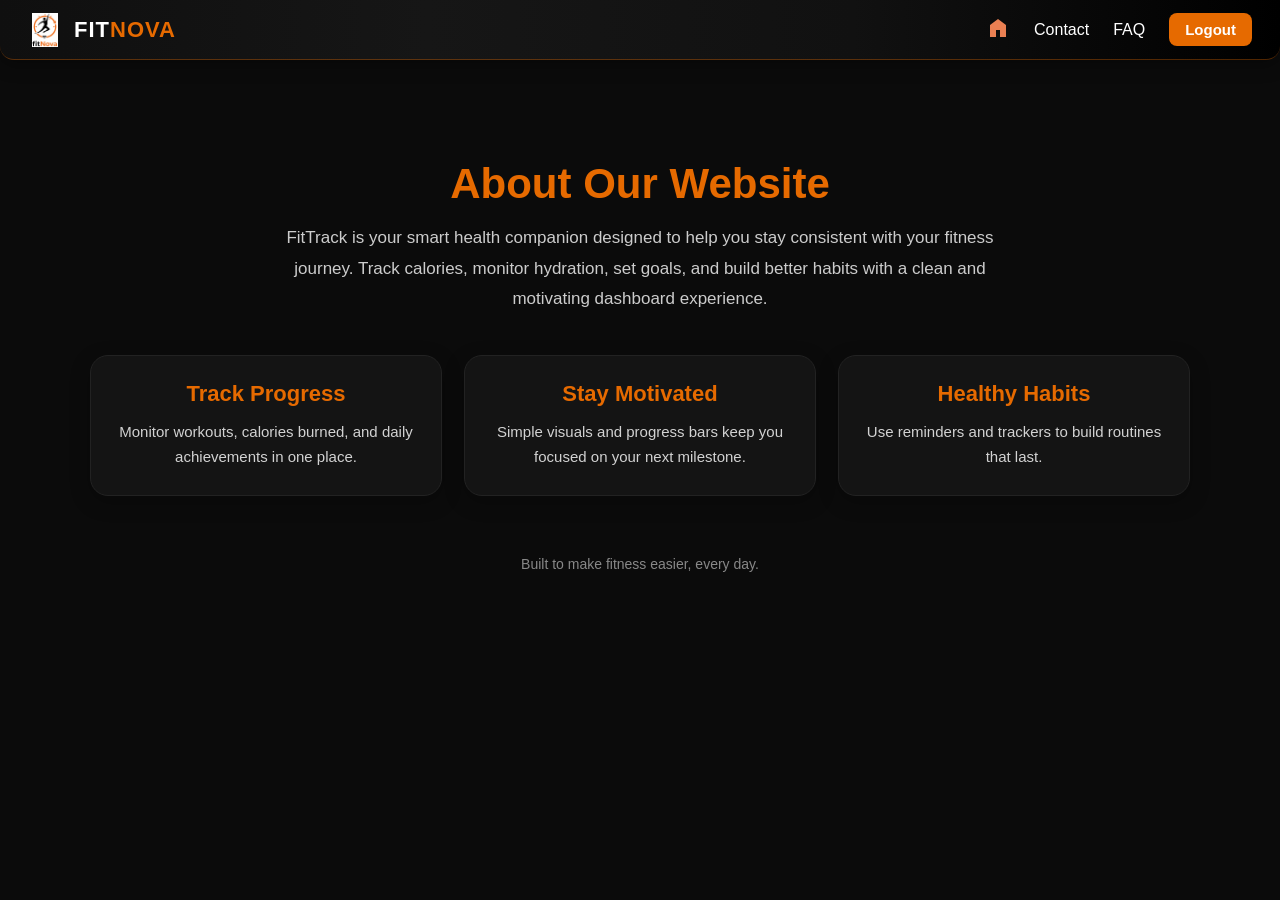
==== about.html @ e9c9f171 "cm" ====
<!DOCTYPE html>
<html lang="en">
<head>
<meta charset="UTF-8">
<meta name="viewport" content="width=device-width, initial-scale=1.0">
<title>About</title>
<link rel="stylesheet" href="about.css">
</head>
<body>
<header class="top-strip">

    <div class="brand">
        <img src="pic/app.png" alt="">
        <span>FIT<span style="color:#e66a00">NOVA</span></span>
    </div>

    <nav class="menu">
        <a href="home.html" title="Dashboard"><img src="pic/home.svg"></a>
        <a href="contact.html">Contact</a>
        <a href="faq.html">FAQ</a>
        <button onclick="logout()">Logout</button>
    </nav>

</header>
<section class="container hero">
<h1>About Our Website</h1>
<p>FitTrack is your smart health companion designed to help you stay consistent with your fitness journey. Track calories, monitor hydration, set goals, and build better habits with a clean and motivating dashboard experience.</p>
<div class="grid">
<div class="card"><h3>Track Progress</h3><p>Monitor workouts, calories burned, and daily achievements in one place.</p></div>
<div class="card"><h3>Stay Motivated</h3><p>Simple visuals and progress bars keep you focused on your next milestone.</p></div>
<div class="card"><h3>Healthy Habits</h3><p>Use reminders and trackers to build routines that last.</p></div>
</div>
<div class="footer">Built to make fitness easier, every day.</div>
</section>
</body>
</html>
---- about.css ----
/* =========================
   about.css
   Full Final CSS
   Black + Orange Theme
   ========================= */

/* ---------- RESET ---------- */
* {
    margin: 0;
    padding: 0;
    box-sizing: border-box;
}

/* ---------- BODY ---------- */
body {
    font-family: Arial, sans-serif;
    background: #0b0b0b;
    color: #ffffff;
    padding-top: 80px;
}

/* ---------- HEADER ---------- */
.top-strip {
    width: 100%;
    height: 60px;

    
    padding: 0 28px;

    display: flex;
    justify-content: space-between;
    align-items: center;

    background: linear-gradient(90deg, #0f0f0f, #161616, #111111, #000000);
    border-radius: 0 0 14px 14px;

    box-shadow: 0 4px 18px rgba(0, 0, 0, 0.35);
    border-bottom: 1px solid rgba(230, 106, 0, 0.35);

    position: fixed;
    top: 0;
    left: 0;
    z-index: 1000;
}

/* ---------- BRAND ---------- */
.brand {
    display: flex;
    align-items: center;
    gap: 12px;
}

.brand img {
    width: 34px;
    height: 34px;
    object-fit: contain;
}

.brand span {
    color: #ffffff;
    font-size: 22px;
    font-weight: 700;
    letter-spacing: 1px;
}

/* ---------- MENU ---------- */
.menu {
    display: flex;
    align-items: center;
    gap: 24px;
}

.menu a {
    color: #ffffff;
    text-decoration: none;
    font-size: 16px;
    font-weight: 500;
    transition: 0.3s;
}

.menu a:hover {
    color: #E66A00;
}

/* ---------- ICON ---------- */
.menu img {
    width: 24px;
    height: 24px;
    object-fit: contain;
}

/* ---------- LOGOUT BUTTON ---------- */
.menu button {
    border: none;
    outline: none;
    padding: 8px 16px;
    border-radius: 8px;

    background: #E66A00;
    color: #ffffff;
    font-size: 15px;
    font-weight: 600;

    cursor: pointer;
    transition: 0.3s;
}

.menu button:hover {
    background: #ff5c00;
    transform: translateY(-1px);
}

/* ---------- MAIN CONTAINER ---------- */
.container {
    width: 90%;
    max-width: 1100px;
    margin: auto;
    padding: 80px 0 50px;
}


/* ---------- HERO SECTION ---------- */
.hero {
    text-align: center;
    margin-bottom: 50px;
}

.hero h1 {
    font-size: 42px;
    color: #E66A00;
    margin-bottom: 15px;
}

.hero p {
    max-width: 720px;
    margin: auto;
    color: #cccccc;
    line-height: 1.8;
    font-size: 17px;
}

/* ---------- CARDS ---------- */
.grid {
    display: grid;
    grid-template-columns: repeat(auto-fit, minmax(240px, 1fr));
    gap: 22px;
    margin-top: 40px;
}

.card {
    background: #141414;
    padding: 25px;
    border-radius: 18px;
    border: 1px solid #222222;
    box-shadow: 0 6px 20px rgba(0, 0, 0, 0.25);
    transition: 0.3s ease;
}

.card:hover {
    transform: translateY(-6px);
    border-color: #E66A00;
}

.card h3 {
    color: #E66A00;
    margin-bottom: 12px;
    font-size: 22px;
}

.card p {
    color: #d2d2d2;
    line-height: 1.7;
    font-size: 15px;
}

/* ---------- EXTRA SECTION ---------- */
.about-extra {
    margin-top: 60px;
    text-align: center;
}

.about-extra h2 {
    color: #E66A00;
    font-size: 32px;
    margin-bottom: 12px;
}

.about-extra p {
    max-width: 750px;
    margin: auto;
    color: #cfcfcf;
    line-height: 1.8;
}

/* ---------- TOP BUTTON ---------- */
.top-btn {
    margin-top: 35px;
    padding: 12px 22px;
    border: none;
    border-radius: 10px;
    background: #E66A00;
    color: white;
    font-size: 15px;
    font-weight: 600;
    cursor: pointer;
    transition: 0.3s;
}

.top-btn:hover {
    background: #ff5c00;
    transform: translateY(-2px);
}

/* ---------- FOOTER ---------- */
.footer {
    margin-top: 60px;
    text-align: center;
    color: #888888;
    font-size: 14px;
    padding-bottom: 20px;
}

/* ---------- RESPONSIVE ---------- */
@media (max-width: 768px) {
    .top-strip {
        width: 100%;
        margin-left: 0;
        border-radius: 0;
        padding: 0 15px;
    }

    .menu {
        gap: 14px;
    }

    .hero h1 {
        font-size: 32px;
    }

    .hero p {
        font-size: 15px;
    }
}
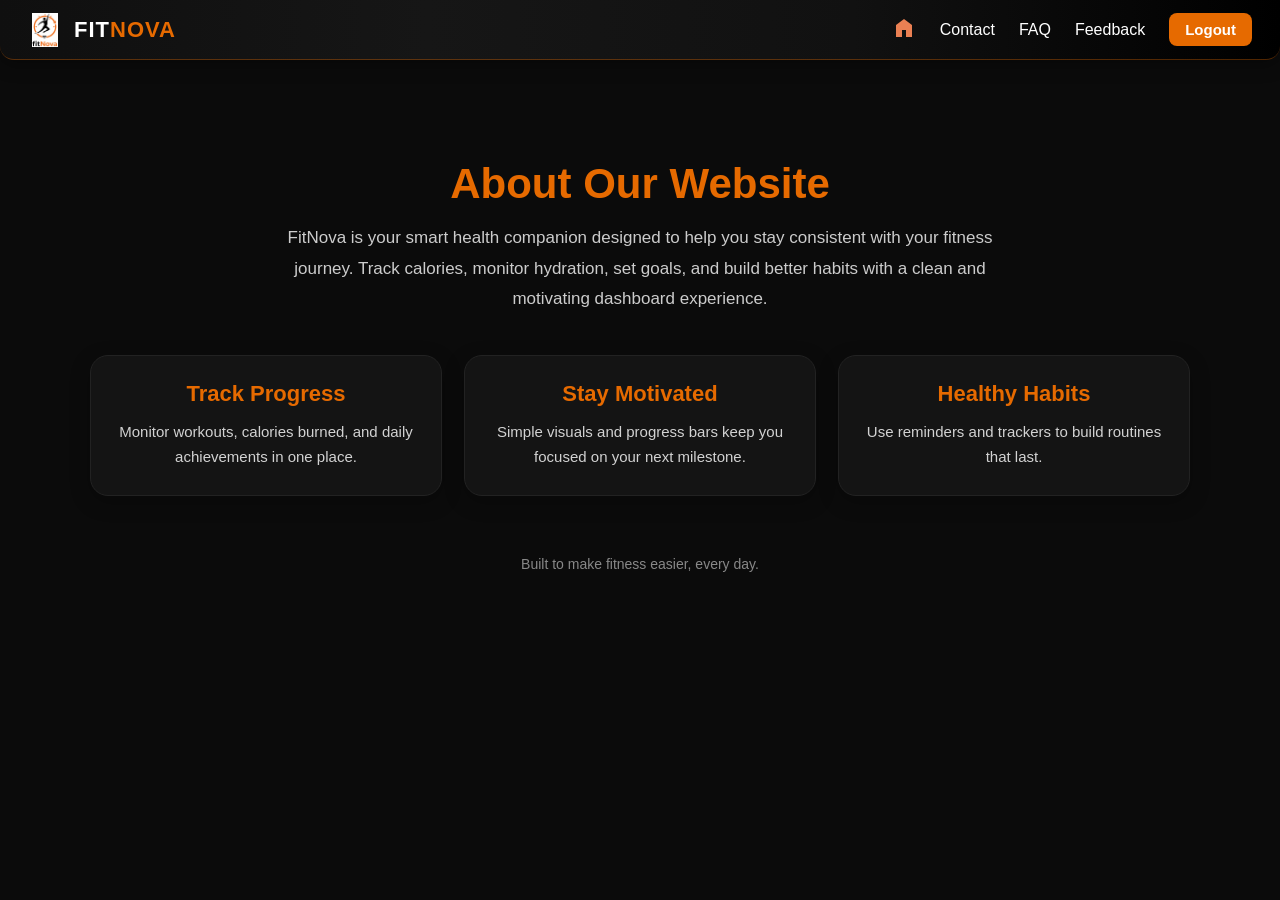
==== commit fe7bccb3: "cm" ====
--- a/about.html
+++ b/about.html
@@ -3,8 +3,9 @@
 <head>
 <meta charset="UTF-8">
 <meta name="viewport" content="width=device-width, initial-scale=1.0">
-<title>About</title>
-<link rel="stylesheet" href="about.css">
+<title>fitNova</title>
+<link rel="icon" type="image/png" href="pic/app.png">
+<link id="theme-css" rel="stylesheet" href="about.css">
 </head>
 <body>
 <header class="top-strip">
@@ -18,19 +19,21 @@
         <a href="home.html" title="Dashboard"><img src="pic/home.svg"></a>
         <a href="contact.html">Contact</a>
         <a href="faq.html">FAQ</a>
+        <a href="feedback.html">Feedback</a>
         <button onclick="logout()">Logout</button>
     </nav>
 
 </header>
 <section class="container hero">
 <h1>About Our Website</h1>
-<p>FitTrack is your smart health companion designed to help you stay consistent with your fitness journey. Track calories, monitor hydration, set goals, and build better habits with a clean and motivating dashboard experience.</p>
+<p>FitNova is your smart health companion designed to help you stay consistent with your fitness journey. Track calories, monitor hydration, set goals, and build better habits with a clean and motivating dashboard experience.</p>
 <div class="grid">
 <div class="card"><h3>Track Progress</h3><p>Monitor workouts, calories burned, and daily achievements in one place.</p></div>
 <div class="card"><h3>Stay Motivated</h3><p>Simple visuals and progress bars keep you focused on your next milestone.</p></div>
 <div class="card"><h3>Healthy Habits</h3><p>Use reminders and trackers to build routines that last.</p></div>
 </div>
 <div class="footer">Built to make fitness easier, every day.</div>
+<script src="about.js"></script>
 </section>
 </body>
 </html>
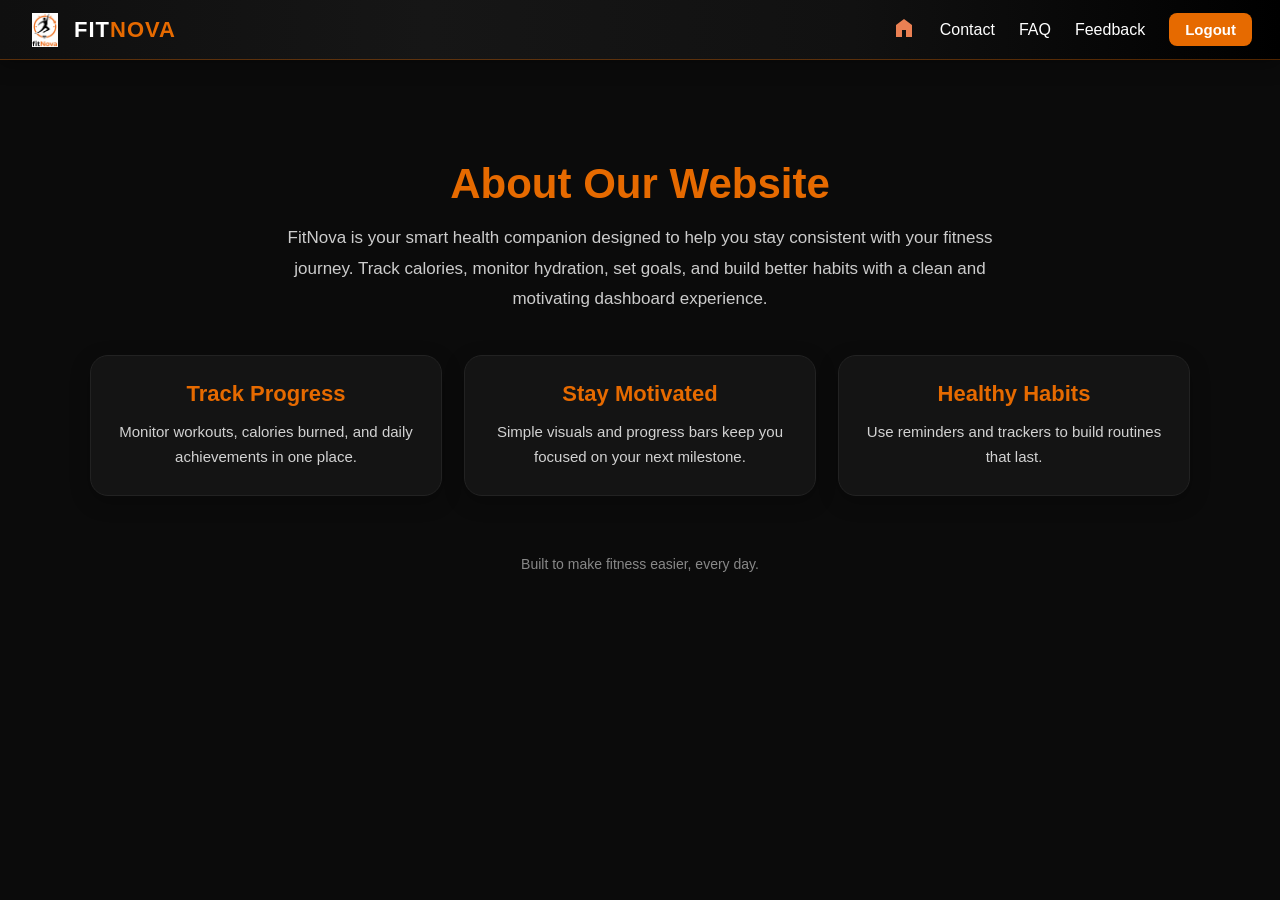
==== commit 3e133b31: "cm" ====
--- a/about.html
+++ b/about.html
@@ -3,7 +3,7 @@
 <head>
 <meta charset="UTF-8">
 <meta name="viewport" content="width=device-width, initial-scale=1.0">
-<title>fitNova</title>
+<title>fitNova-About</title>
 <link rel="icon" type="image/png" href="pic/app.png">
 <link id="theme-css" rel="stylesheet" href="about.css">
 </head>
--- a/about.css
+++ b/about.css
@@ -32,7 +32,7 @@
     align-items: center;
 
     background: linear-gradient(90deg, #0f0f0f, #161616, #111111, #000000);
-    border-radius: 0 0 14px 14px;
+    
 
     box-shadow: 0 4px 18px rgba(0, 0, 0, 0.35);
     border-bottom: 1px solid rgba(230, 106, 0, 0.35);
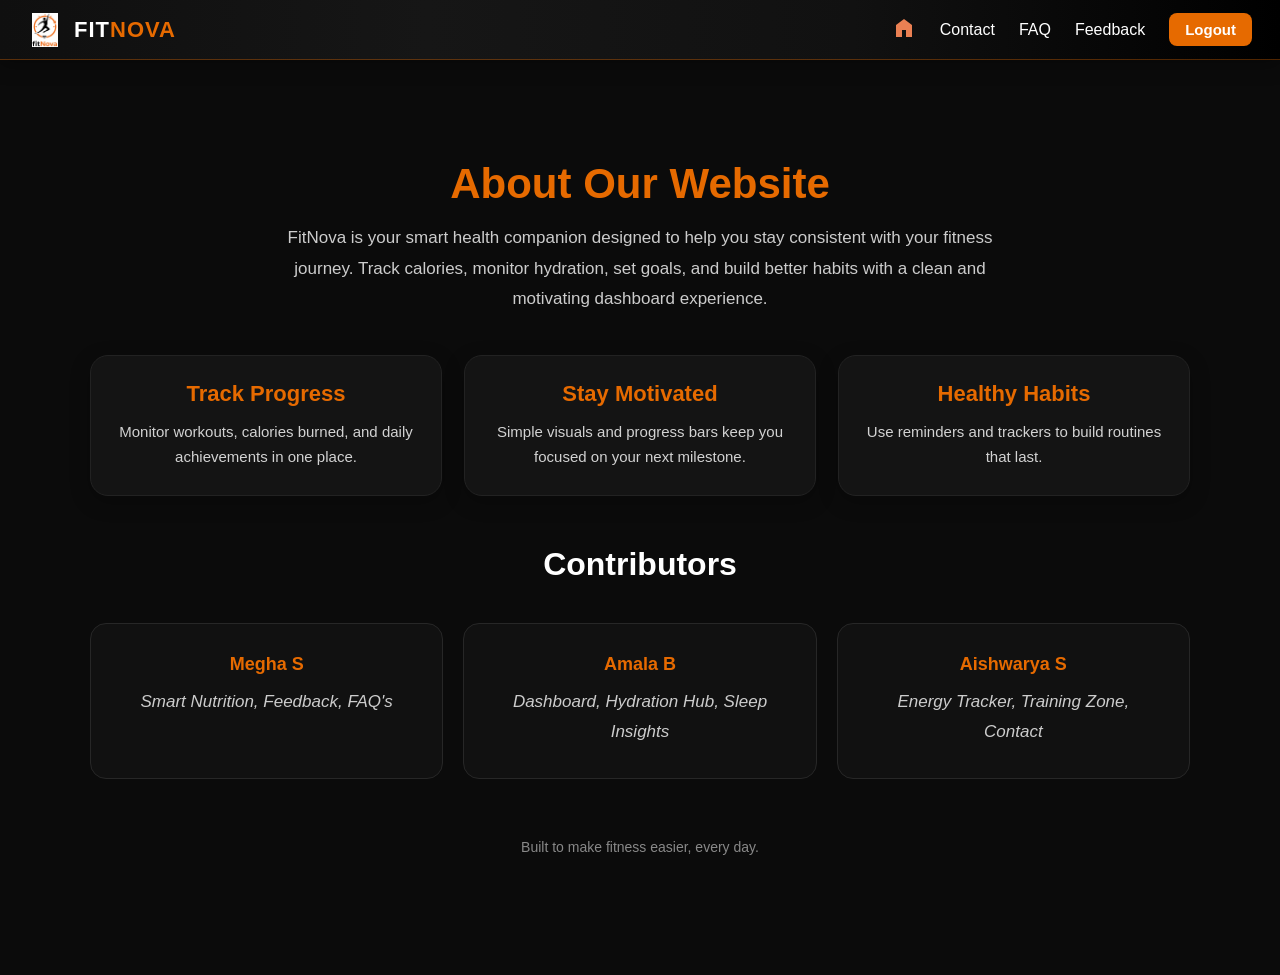
==== commit 04e4bd3c: "cm" ====
--- a/about.html
+++ b/about.html
@@ -6,8 +6,13 @@
 <title>fitNova-About</title>
 <link rel="icon" type="image/png" href="pic/app.png">
 <link id="theme-css" rel="stylesheet" href="about.css">
+
+
+
+
 </head>
 <body>
+
 <header class="top-strip">
 
     <div class="brand">
@@ -24,16 +29,80 @@
     </nav>
 
 </header>
+
 <section class="container hero">
+
 <h1>About Our Website</h1>
-<p>FitNova is your smart health companion designed to help you stay consistent with your fitness journey. Track calories, monitor hydration, set goals, and build better habits with a clean and motivating dashboard experience.</p>
+
+<p>
+FitNova is your smart health companion designed to help you stay consistent with your fitness journey. 
+Track calories, monitor hydration, set goals, and build better habits with a clean and motivating dashboard experience.
+</p>
+
 <div class="grid">
-<div class="card"><h3>Track Progress</h3><p>Monitor workouts, calories burned, and daily achievements in one place.</p></div>
-<div class="card"><h3>Stay Motivated</h3><p>Simple visuals and progress bars keep you focused on your next milestone.</p></div>
-<div class="card"><h3>Healthy Habits</h3><p>Use reminders and trackers to build routines that last.</p></div>
+
+<div class="card">
+<h3>Track Progress</h3>
+<p>
+Monitor workouts, calories burned, and daily achievements in one place.
+</p>
 </div>
-<div class="footer">Built to make fitness easier, every day.</div>
+
+<div class="card">
+<h3>Stay Motivated</h3>
+<p>
+Simple visuals and progress bars keep you focused on your next milestone.
+</p>
+</div>
+
+<div class="card">
+<h3>Healthy Habits</h3>
+<p>
+Use reminders and trackers to build routines that last.
+</p>
+</div>
+
+</div>
+
+<h2 class="contrib-title">Contributors</h2>
+
+<div class="contributors">
+
+
+<div class="dev-card">
+<h3>Megha S</h3>
+        <p><i>Smart Nutrition,
+        Feedback,
+        FAQ's</i></p>
+</div>
+
+<div class="dev-card">
+<h3>Amala B</h3>
+        <p><i>Dashboard,
+        Hydration Hub,
+        Sleep Insights</i></p>
+</div>
+
+
+
+<div class="dev-card">
+<h3>Aishwarya S</h3>
+    
+        <p><i>Energy Tracker,
+       Training Zone,
+        Contact</i></p>
+   
+</div>
+
+</div>
+
+<div class="footer">
+Built to make fitness easier, every day.
+</div>
+
 <script src="about.js"></script>
+
 </section>
+
 </body>
-</html>
+</html>
--- a/about.css
+++ b/about.css
@@ -240,4 +240,47 @@
     .hero p {
         font-size: 15px;
     }
-}+}
+
+
+
+.contributors{
+    margin-top:40px;
+    display:grid;
+    grid-template-columns:repeat(auto-fit,minmax(220px,1fr));
+    gap:20px;
+}
+.dev-card{
+    background:#111;
+    border:1px solid #272727;
+    border-radius:16px;
+    padding:30px;
+    color:white;
+    transition:0.3s;
+}
+
+.dev-card:hover{
+    border:1px solid #E66A00;
+    box-shadow:0 8px 20px rgba(230,106,0,0.20);
+}
+.dev-work p{
+    margin:2px 0;
+    color:#ddd;
+    font-size:4px;
+    
+}
+.dev-card h3{
+    margin-bottom:12px;
+    color:#E66A00;
+    font-size:18px;
+}
+
+
+
+.contrib-title{
+    margin-top:50px;
+    margin-bottom:20px;
+    text-align:center;
+    color:white;
+    font-size:32px;
+}
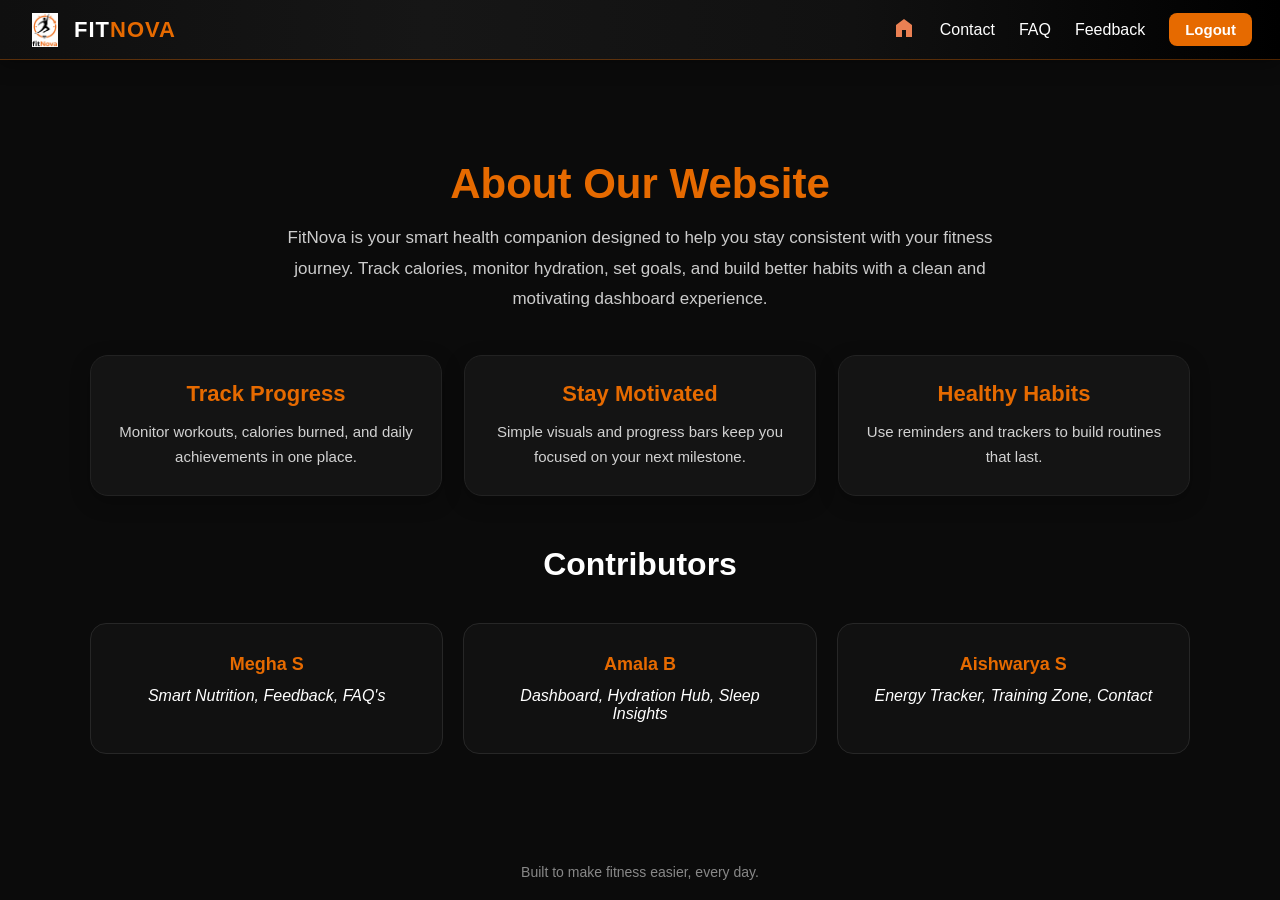
==== commit 95d05d70: "cm" ====
--- a/about.html
+++ b/about.html
@@ -6,10 +6,12 @@
 <title>fitNova-About</title>
 <link rel="icon" type="image/png" href="pic/app.png">
 <link id="theme-css" rel="stylesheet" href="about.css">
-
-
-
-
+<style>
+        *{
+            margin:0;
+            padding:0;
+        }
+    </style>
 </head>
 <body>
 
@@ -29,15 +31,15 @@
     </nav>
 
 </header>
-
+<main>
 <section class="container hero">
 
 <h1>About Our Website</h1>
 
-<p>
+<article>
 FitNova is your smart health companion designed to help you stay consistent with your fitness journey. 
 Track calories, monitor hydration, set goals, and build better habits with a clean and motivating dashboard experience.
-</p>
+</article>
 
 <div class="grid">
 
@@ -65,6 +67,8 @@
 </div>
 
 <h2 class="contrib-title">Contributors</h2>
+
+
 
 <div class="contributors">
 
@@ -95,10 +99,13 @@
 </div>
 
 </div>
+</main>
 
-<div class="footer">
-Built to make fitness easier, every day.
-</div>
+<footer>
+ Built to make fitness easier, every day.
+</footer>
+
+
 
 <script src="about.js"></script>
 
--- a/about.css
+++ b/about.css
@@ -131,7 +131,7 @@
     margin-bottom: 15px;
 }
 
-.hero p {
+.hero article {
     max-width: 720px;
     margin: auto;
     color: #cccccc;
@@ -212,7 +212,7 @@
 }
 
 /* ---------- FOOTER ---------- */
-.footer {
+footer {
     margin-top: 60px;
     text-align: center;
     color: #888888;
